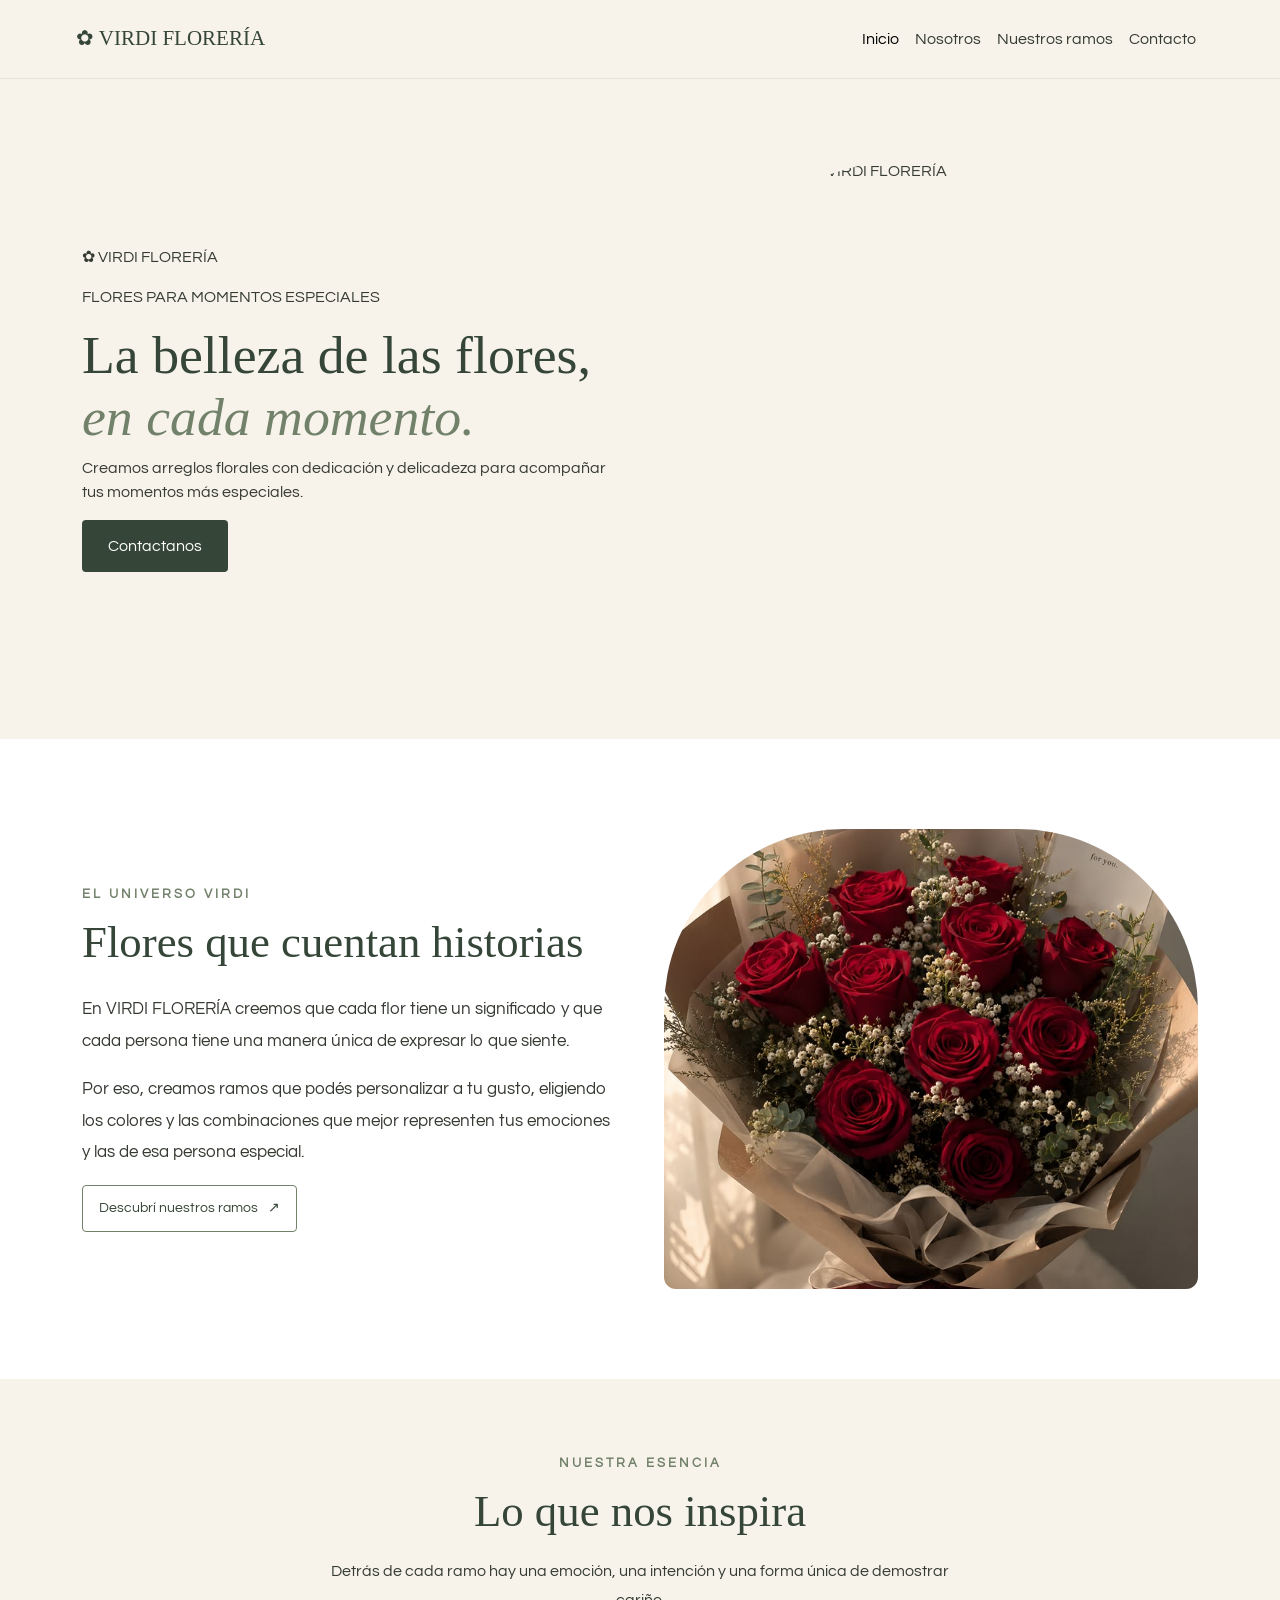
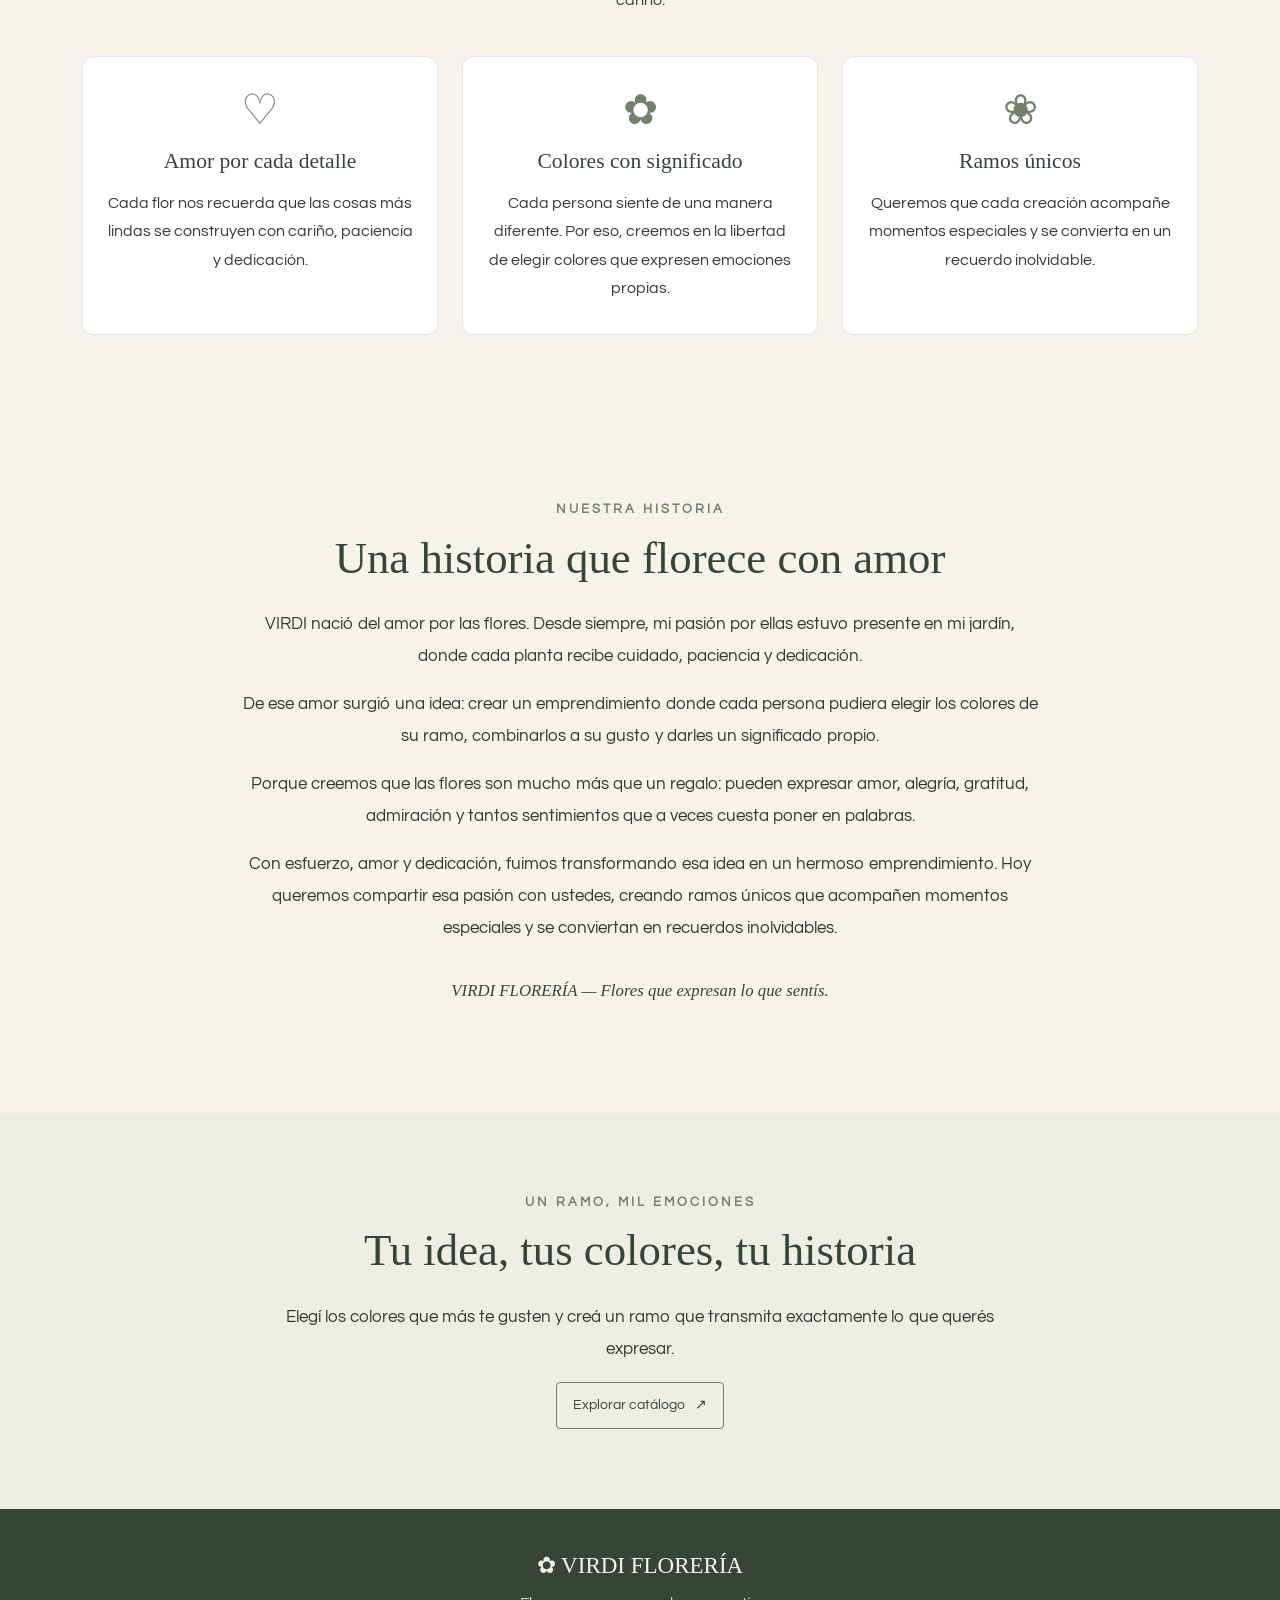
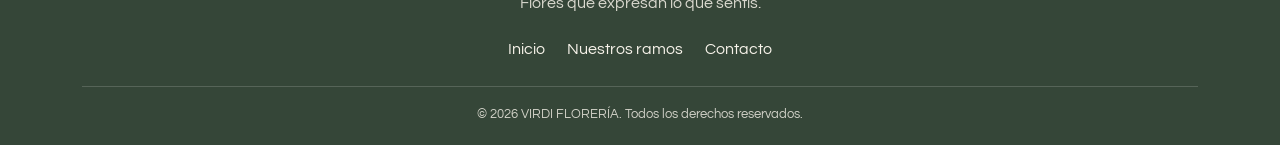
==== index.html @ 97bc6c65 "Add files via upload Primera versión de VIRDI FLORERÍA" ====
<!doctype html>
<html lang="es">
  <head>
    <meta charset="UTF-8" />
    <meta name="viewport" content="width=device-width, initial-scale=1.0" />

    <title>VIRDI FLORERÍA</title>

    <!-- Fuente -->
    <link rel="preconnect" href="https://fonts.googleapis.com" />
    <link rel="preconnect" href="https://fonts.gstatic.com" crossorigin />
    <link
      href="https://fonts.googleapis.com/css2?family=Questrial&display=swap"
      rel="stylesheet"
    />

    <!-- Bootstrap -->
    <link
      href="https://cdn.jsdelivr.net/npm/bootstrap@5.3.3/dist/css/bootstrap.min.css"
      rel="stylesheet"
    />

    <!-- Nuestro CSS -->
    <link rel="stylesheet" href="styles.css" />
  </head>

  <body>
    <!-- CABECERA -->
    <header>
      <nav class="navbar navbar-expand-lg navbar-virdi">
        <div class="container-fluid">
          <a class="navbar-brand" href="#inicio"> ✿ VIRDI FLORERÍA </a>

          <button
            class="navbar-toggler"
            type="button"
            data-bs-toggle="collapse"
            data-bs-target="#navbarNav"
            aria-controls="navbarNav"
            aria-expanded="false"
            aria-label="Abrir menú"
          >
            <span class="navbar-toggler-icon"></span>
          </button>

          <div class="collapse navbar-collapse" id="navbarNav">
            <ul class="navbar-nav ms-auto">
              <li class="nav-item">
                <a class="nav-link active" href="#inicio" aria-current="page">
                  Inicio
                </a>
              </li>

              <li class="nav-item">
                <a class="nav-link" href="#nosotros"> Nosotros </a>
              </li>
              <li class="nav-item">
                <a class="nav-link" href="contenido.html"> Nuestros ramos </a>
              </li>
              <li class="nav-item">
                <a class="nav-link" href="contacto.html"> Contacto </a>
              </li>
            </ul>
          </div>
        </div>
      </nav>
    </header>

    <!-- CONTENIDO PRINCIPAL -->
    <main>
      <!-- HERO -->
      <section class="hero" id="inicio">
        <div class="container">
          <div class="row align-items-center g-5">
            <div class="col-lg-6 hero-text">
              <p class="hero-brand">
                <span class="flor-icon">✿</span>
                VIRDI FLORERÍA
              </p>

              <p class="hero-subtitle">FLORES PARA MOMENTOS ESPECIALES</p>

              <h1>
                La belleza de las flores,
                <span>en cada momento.</span>
              </h1>

              <p class="hero-description">
                Creamos arreglos florales con dedicación y delicadeza para
                acompañar tus momentos más especiales.
              </p>

              <a href="contacto.html" class="btn-virdi"> Contactanos </a>
            </div>

            <div class="col-lg-6 hero-image-container">
              <div class="hero-image-frame">
                <img
                  src="IMG/PRINCIPAL-02.jpg"
                  alt="Imagen principal de VIRDI FLORERÍA"
                  class="hero-image"
                />
              </div>
            </div>
          </div>
        </div>
      </section>

      <!-- ===== NUESTRA ESENCIA ===== -->
      <section class="esencia-virdi" id="nosotros">
        <div class="container">
          <div class="row align-items-center g-5">
            <!-- TEXTO DE PRESENTACIÓN -->
            <div class="col-12 col-lg-6">
              <p class="productos-etiqueta">EL UNIVERSO VIRDI</p>

              <h2>Flores que cuentan historias</h2>

              <p>
                En VIRDI FLORERÍA creemos que cada flor tiene un significado y
                que cada persona tiene una manera única de expresar lo que
                siente.
              </p>

              <p>
                Por eso, creamos ramos que podés personalizar a tu gusto,
                eligiendo los colores y las combinaciones que mejor representen
                tus emociones y las de esa persona especial.
              </p>

              <a href="contenido.html" class="btn-whatsapp-virdi">
                Descubrí nuestros ramos
                <span aria-hidden="true">↗</span>
              </a>
            </div>

            <!-- IMAGEN DECORATIVA -->
            <div class="col-12 col-lg-6">
              <img
                src="IMG/ramo-01.jpg.jpg"
                alt="Ramo de flores de VIRDI FLORERÍA"
                class="esencia-imagen"
              />
            </div>
          </div>
        </div>
      </section>
      <!-- ===== FIN NUESTRA ESENCIA ===== -->

      <!-- ===== LO QUE NOS INSPIRA ===== -->
      <section class="inspiracion-virdi">
        <div class="container">
          <div class="inspiracion-encabezado">
            <p class="productos-etiqueta">NUESTRA ESENCIA</p>
            <h2>Lo que nos inspira</h2>
            <p>
              Detrás de cada ramo hay una emoción, una intención y una forma
              única de demostrar cariño.
            </p>
          </div>

          <div class="row g-4">
            <!-- VALOR 1 -->
            <div class="col-12 col-md-4">
              <article class="inspiracion-card">
                <span class="inspiracion-icono" aria-hidden="true">♡</span>
                <h3>Amor por cada detalle</h3>
                <p>
                  Cada flor nos recuerda que las cosas más lindas se construyen
                  con cariño, paciencia y dedicación.
                </p>
              </article>
            </div>

            <!-- VALOR 2 -->
            <div class="col-12 col-md-4">
              <article class="inspiracion-card">
                <span class="inspiracion-icono" aria-hidden="true">✿</span>
                <h3>Colores con significado</h3>
                <p>
                  Cada persona siente de una manera diferente. Por eso, creemos
                  en la libertad de elegir colores que expresen emociones
                  propias.
                </p>
              </article>
            </div>

            <!-- VALOR 3 -->
            <div class="col-12 col-md-4">
              <article class="inspiracion-card">
                <span class="inspiracion-icono" aria-hidden="true">❀</span>
                <h3>Ramos únicos</h3>
                <p>
                  Queremos que cada creación acompañe momentos especiales y se
                  convierta en un recuerdo inolvidable.
                </p>
              </article>
            </div>
          </div>
        </div>
      </section>
      <!-- ===== FIN LO QUE NOS INSPIRA ===== -->

      <!-- ===== NUESTRA HISTORIA ===== -->
      <section class="historia-virdi" id="historia">
        <div class="container">
          <div class="historia-contenido">
            <p class="productos-etiqueta">NUESTRA HISTORIA</p>

            <h2>Una historia que florece con amor</h2>

            <p>
              VIRDI nació del amor por las flores. Desde siempre, mi pasión por
              ellas estuvo presente en mi jardín, donde cada planta recibe
              cuidado, paciencia y dedicación.
            </p>

            <p>
              De ese amor surgió una idea: crear un emprendimiento donde cada
              persona pudiera elegir los colores de su ramo, combinarlos a su
              gusto y darles un significado propio.
            </p>

            <p>
              Porque creemos que las flores son mucho más que un regalo: pueden
              expresar amor, alegría, gratitud, admiración y tantos sentimientos
              que a veces cuesta poner en palabras.
            </p>

            <p>
              Con esfuerzo, amor y dedicación, fuimos transformando esa idea en
              un hermoso emprendimiento. Hoy queremos compartir esa pasión con
              ustedes, creando ramos únicos que acompañen momentos especiales y
              se conviertan en recuerdos inolvidables.
            </p>

            <p class="historia-firma">
              VIRDI FLORERÍA — Flores que expresan lo que sentís.
            </p>
          </div>
        </div>
      </section>
      <!-- ===== FIN NUESTRA HISTORIA ===== -->

      <!-- ===== INVITACIÓN AL CATÁLOGO ===== -->
      <section class="invitacion-virdi">
        <div class="container text-center">
          <p class="productos-etiqueta">UN RAMO, MIL EMOCIONES</p>

          <h2>Tu idea, tus colores, tu historia</h2>

          <p>
            Elegí los colores que más te gusten y creá un ramo que transmita
            exactamente lo que querés expresar.
          </p>

          <a href="contenido.html" class="btn-whatsapp-virdi">
            Explorar catálogo
            <span aria-hidden="true">↗</span>
          </a>
        </div>
      </section>
      <!-- ===== FIN INVITACIÓN AL CATÁLOGO ===== -->
    </main>

    <!-- PIE DE PÁGINA -->
    <footer class="footer-virdi">
      <div class="container">
        <p class="footer-marca">✿ VIRDI FLORERÍA</p>

        <p class="footer-frase">Flores que expresan lo que sentís.</p>

        <nav aria-label="Navegación del pie de página">
          <ul class="footer-enlaces">
            <li><a href="index.html">Inicio</a></li>
            <li><a href="contenido.html">Nuestros ramos</a></li>
            <li><a href="contacto.html">Contacto</a></li>
          </ul>
        </nav>

        <p class="footer-copyright">
          © 2026 VIRDI FLORERÍA. Todos los derechos reservados.
        </p>
      </div>
    </footer>

    <!-- Bootstrap JS -->
    <script src="https://cdn.jsdelivr.net/npm/bootstrap@5.3.3/dist/js/bootstrap.bundle.min.js"></script>
  </body>
</html>
---- styles.css ----
/* =========================================
   1. CONFIGURACIÓN GENERAL
   ========================================= */

:root {
  --verde-salvia: #71816a;
  --verde-oscuro: #354638;
  --marfil: #f7f3ea;
  --blanco: #ffffff;
  --texto: #353a32;
  --texto-suave: #62665e;
  --borde: #e5e1d7;
}

* {
  box-sizing: border-box;
}

body {
  margin: 0;
  font-family: "Questrial", sans-serif;
  color: var(--texto);
  background-color: var(--marfil);
}

img {
  max-width: 100%;
}

/* =========================================
   2. BARRA DE NAVEGACIÓN
   ========================================= */

.navbar-virdi {
  padding: 18px 5%;
  background-color: var(--marfil);
  border-bottom: 1px solid var(--borde);
}

.navbar-virdi .navbar-brand {
  color: var(--verde-oscuro);
  font-family: Georgia, serif;
  font-size: 21px;
}

.navbar-virdi .nav-link {
  color: var(--texto);
  transition: color 0.25s ease;
}

.navbar-virdi .nav-link:hover {
  color: var(--verde-salvia);
}

/* =========================================
   3. PORTADA PRINCIPAL
   ========================================= */

.hero {
  padding: 80px 0;
  background-color: var(--marfil);
}

.hero h1 {
  color: var(--verde-oscuro);
  font-family: Georgia, serif;
  font-size: clamp(38px, 4.2vw, 60px);
  font-weight: 400;
  line-height: 1.15;
}

.hero h1 span {
  display: block;
  color: var(--verde-salvia);
  font-style: italic;
}

.hero-image-frame {
  height: 500px;
  overflow: hidden;
  border-radius: 48% 48% 5px 5px;
}

.hero-image {
  display: block;
  width: 100%;
  height: 100%;
  object-fit: cover;
}

.btn-virdi {
  display: inline-block;
  padding: 14px 26px;
  color: var(--blanco);
  background-color: var(--verde-oscuro);
  border-radius: 4px;
  text-decoration: none;
  transition: background-color 0.25s ease;
}

.btn-virdi:hover {
  color: var(--blanco);
  background-color: var(--verde-salvia);
}

/* =========================================
   4. ESTILOS COMPARTIDOS
   ========================================= */

.productos-etiqueta {
  margin-bottom: 12px;
  color: var(--verde-salvia);
  font-size: 13px;
  font-weight: bold;
  letter-spacing: 3px;
}

.esencia-virdi h2,
.historia-virdi h2,
.invitacion-virdi h2,
.inspiracion-encabezado h2 {
  color: var(--verde-oscuro);
  font-family: Georgia, serif;
  font-size: clamp(2rem, 4vw, 2.8rem);
  font-weight: normal;
  line-height: 1.2;
  margin-bottom: 24px;
}

.esencia-virdi p:not(.productos-etiqueta),
.historia-virdi p:not(.productos-etiqueta),
.invitacion-virdi p:not(.productos-etiqueta) {
  color: var(--texto);
  font-size: 1.05rem;
  line-height: 1.9;
}

/* =========================================
   5. NUESTRA ESENCIA
   ========================================= */

.esencia-virdi {
  padding: 90px 0;
  background-color: var(--blanco);
}

.esencia-imagen {
  display: block;
  width: 100%;
  height: 460px;
  object-fit: cover;
  object-position: center;
  border-radius: 180px 180px 12px 12px;
}

/* =========================================
   6. LO QUE NOS INSPIRA
   ========================================= */

.inspiracion-virdi {
  padding: 75px 0;
  background-color: var(--marfil);
}

.inspiracion-encabezado {
  max-width: 650px;
  margin: 0 auto 42px;
  text-align: center;
}

.inspiracion-encabezado h2 {
  margin-bottom: 18px;
}

.inspiracion-encabezado > p:last-child {
  color: var(--texto);
  line-height: 1.8;
}

.inspiracion-card {
  height: 100%;
  padding: 32px 24px;
  text-align: center;
  background-color: var(--blanco);
  border: 1px solid rgba(113, 129, 106, 0.18);
  border-radius: 12px;
  transition:
    transform 0.3s ease,
    box-shadow 0.3s ease;
}

.inspiracion-card:hover {
  transform: translateY(-5px);
  box-shadow: 0 12px 28px rgba(53, 70, 56, 0.08);
}

.inspiracion-icono {
  display: inline-block;
  margin-bottom: 18px;
  color: var(--verde-salvia);
  font-family: Georgia, serif;
  font-size: 42px;
  line-height: 1;
}

.inspiracion-card h3 {
  margin-bottom: 14px;
  color: var(--verde-oscuro);
  font-family: Georgia, serif;
  font-size: 1.35rem;
}

.inspiracion-card p {
  margin-bottom: 0;
  color: var(--texto);
  font-size: 0.98rem;
  line-height: 1.8;
}

/* =========================================
   7. NUESTRA HISTORIA
   ========================================= */

.historia-virdi {
  padding: 90px 0;
  background-color: var(--marfil);
}

.historia-contenido {
  max-width: 800px;
  margin: 0 auto;
  text-align: center;
}

.historia-firma {
  margin-top: 30px;
  color: var(--verde-oscuro) !important;
  font-family: Georgia, serif;
  font-style: italic;
}

/* =========================================
   8. PIE DE PÁGINA
   ========================================= */

.footer-virdi {
  padding: 40px 0 20px;
  text-align: center;
  background-color: var(--verde-oscuro);
  color: var(--marfil);
}

.footer-marca {
  margin-bottom: 8px;
  font-family: Georgia, serif;
  font-size: 23px;
}

.footer-frase {
  margin-bottom: 22px;
  color: var(--marfil);
  opacity: 0.85;
}

.footer-enlaces {
  display: flex;
  justify-content: center;
  flex-wrap: wrap;
  gap: 22px;
  margin: 0 0 25px;
  padding: 0;
  list-style: none;
}

.footer-enlaces a {
  color: var(--marfil);
  text-decoration: none;
  transition: color 0.25s ease;
}

.footer-enlaces a:hover {
  color: #c8d2bd;
}

.footer-copyright {
  margin: 0;
  padding-top: 18px;
  border-top: 1px solid rgba(255, 255, 255, 0.2);
  font-size: 13px;
  opacity: 0.8;
}

@media (max-width: 575.98px) {
  .footer-enlaces {
    flex-direction: column;
    gap: 12px;
  }
}

/* =========================================
   9. INVITACIÓN AL CATÁLOGO
   ========================================= */

.invitacion-virdi {
  padding: 80px 0;
  background-color: #eeeee5;
}

.invitacion-virdi .container {
  max-width: 760px;
}

/* =========================================
   10. RAMOS DESTACADOS Y CATÁLOGO
   ========================================= */

.productos {
  padding: 90px 0;
  background-color: var(--blanco);
}

.productos-encabezado {
  max-width: 650px;
  margin: 0 auto 45px;
  text-align: center;
}

.productos-encabezado h2 {
  margin-bottom: 18px;
  color: var(--verde-oscuro);
  font-family: Georgia, serif;
  font-size: clamp(32px, 4vw, 45px);
  font-weight: normal;
}

.productos-intro {
  color: var(--texto-suave);
  font-size: 17px;
  line-height: 1.7;
}

.productos .row {
  row-gap: 25px;
}

.ramo-card {
  display: flex;
  flex-direction: column;
  width: 100%;
  height: 100%;
  overflow: hidden;
  background-color: var(--marfil);
  border: 1px solid #e8e2d6;
  border-radius: 8px;
  box-shadow: 0 3px 12px rgba(53, 70, 56, 0.04);
  transition:
    transform 0.3s ease,
    box-shadow 0.3s ease;
}

.ramo-card:hover {
  transform: translateY(-6px);
  box-shadow: 0 12px 28px rgba(53, 70, 56, 0.12);
}

.ramo-imagen {
  display: block;
  width: 100%;
  height: 260px;
  object-fit: cover;
  object-position: center;
}

.ramo-contenido {
  display: flex;
  flex-direction: column;
  flex-grow: 1;
  align-items: flex-start;
  padding: 25px;
}

.ramo-contenido h3 {
  margin-bottom: 14px;
  color: var(--verde-oscuro);
  font-family: Georgia, serif;
  font-size: 25px;
  font-weight: normal;
}

.ramo-contenido p {
  margin-bottom: 24px;
  color: var(--texto-suave);
  font-size: 16px;
  line-height: 1.8;
}

/* =========================================
   11. BOTONES DE WHATSAPP Y NAVEGACIÓN
   ========================================= */

.btn-whatsapp-virdi {
  display: inline-flex;
  align-items: center;
  justify-content: center;
  gap: 10px;
  margin-top: auto;
  padding: 12px 16px;
  color: var(--verde-oscuro);
  background-color: transparent;
  border: 1px solid var(--verde-salvia);
  border-radius: 4px;
  font-size: 14px;
  text-decoration: none;
  transition:
    background-color 0.25s ease,
    color 0.25s ease,
    border-color 0.25s ease;
}

.btn-whatsapp-virdi:hover {
  color: var(--blanco);
  background-color: var(--verde-oscuro);
  border-color: var(--verde-oscuro);
}

.btn-volver-virdi {
  display: inline-block;
  margin-top: 12px;
  padding: 10px 22px;
  color: var(--verde-oscuro);
  background-color: transparent;
  border: 1px solid var(--verde-salvia);
  border-radius: 30px;
  font-size: 15px;
  text-decoration: none;
  transition:
    color 0.3s ease,
    background-color 0.3s ease,
    border-color 0.3s ease,
    transform 0.3s ease;
}

.btn-volver-virdi:hover {
  color: var(--blanco);
  background-color: var(--verde-salvia);
  border-color: var(--verde-salvia);
  transform: translateY(-2px);
}

/* =========================================
   12. CONTACTO
   ========================================= */

#contacto {
  padding: 60px 0;
}

/* =========================================
   13. ADAPTACIÓN A TABLETS
   ========================================= */

@media (max-width: 991.98px) {
  .hero {
    padding: 45px 0;
  }

  .hero-image-frame {
    height: 400px;
  }
}

/* =========================================
   14. ADAPTACIÓN A CELULARES
   ========================================= */

@media (max-width: 767px) {
  .esencia-virdi,
  .historia-virdi {
    padding: 55px 0;
  }

  .esencia-imagen {
    height: 340px;
    border-radius: 120px 120px 10px 10px;
  }

  .inspiracion-virdi {
    padding: 55px 0;
  }

  .inspiracion-encabezado {
    margin-bottom: 30px;
  }

  .inspiracion-card {
    padding: 28px 22px;
  }

  .invitacion-virdi {
    padding: 60px 0;
  }
}

@media (max-width: 575.98px) {
  .hero-image-frame {
    height: 330px;
  }

  .productos {
    padding: 60px 0;
  }

  .ramo-imagen {
    height: 240px;
  }

  .ramo-contenido {
    padding: 20px;
  }
}

/* =========================================
   15. ACCESIBILIDAD
   Reduce las animaciones si el dispositivo
   tiene activada esa preferencia.
   ========================================= */

@media (prefers-reduced-motion: reduce) {
  .ramo-card,
  .btn-whatsapp-virdi,
  .btn-volver-virdi,
  .inspiracion-card,
  .navbar-virdi .nav-link,
  .btn-virdi {
    transition: none;
  }

  .ramo-card:hover,
  .inspiracion-card:hover,
  .btn-volver-virdi:hover {
    transform: none;
  }
}
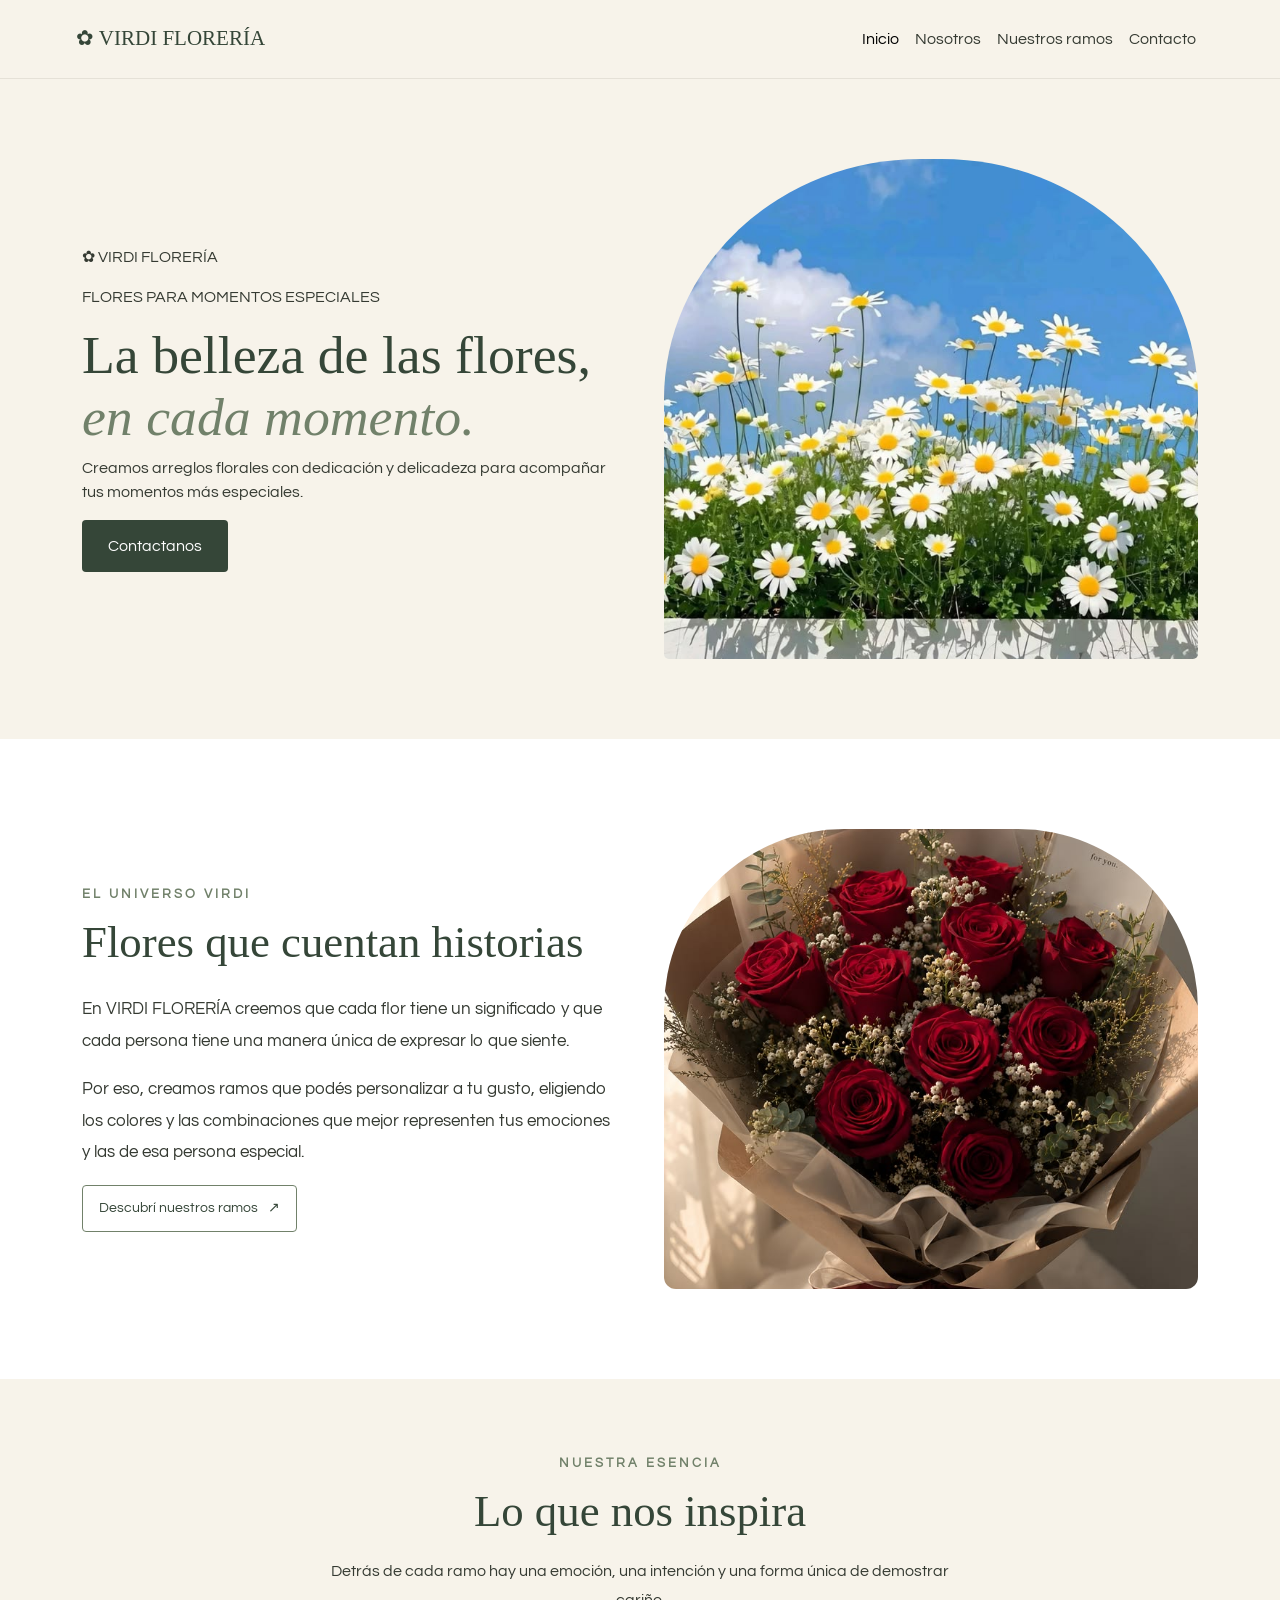
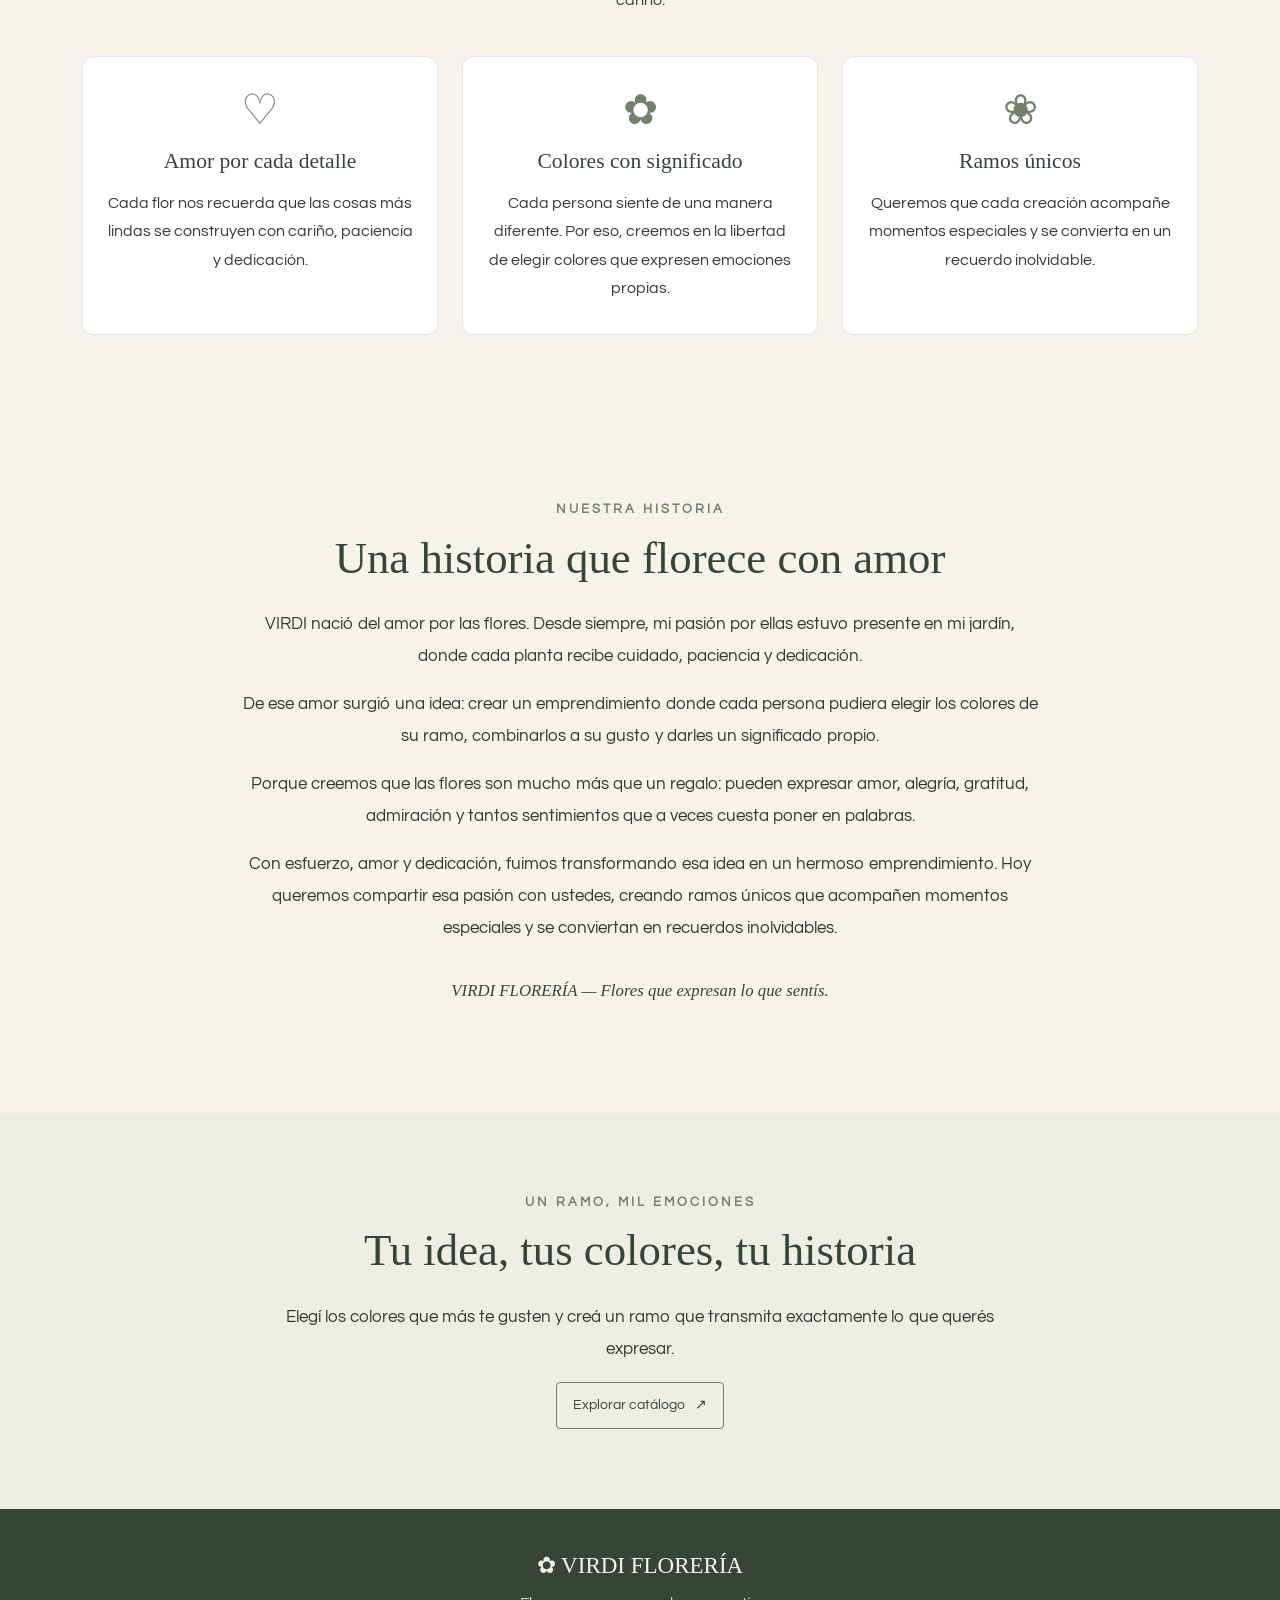
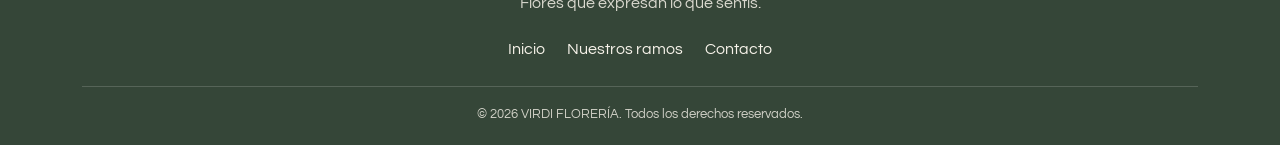
==== commit 5bd5bd4c: "Fix HTML encoding issues in index.html correccion de mayusculas" ====
--- a/index.html
+++ b/index.html
@@ -96,7 +96,7 @@
             <div class="col-lg-6 hero-image-container">
               <div class="hero-image-frame">
                 <img
-                  src="IMG/PRINCIPAL-02.jpg"
+                  src="IMG/principal-02.jpg"
                   alt="Imagen principal de VIRDI FLORERÍA"
                   class="hero-image"
                 />
